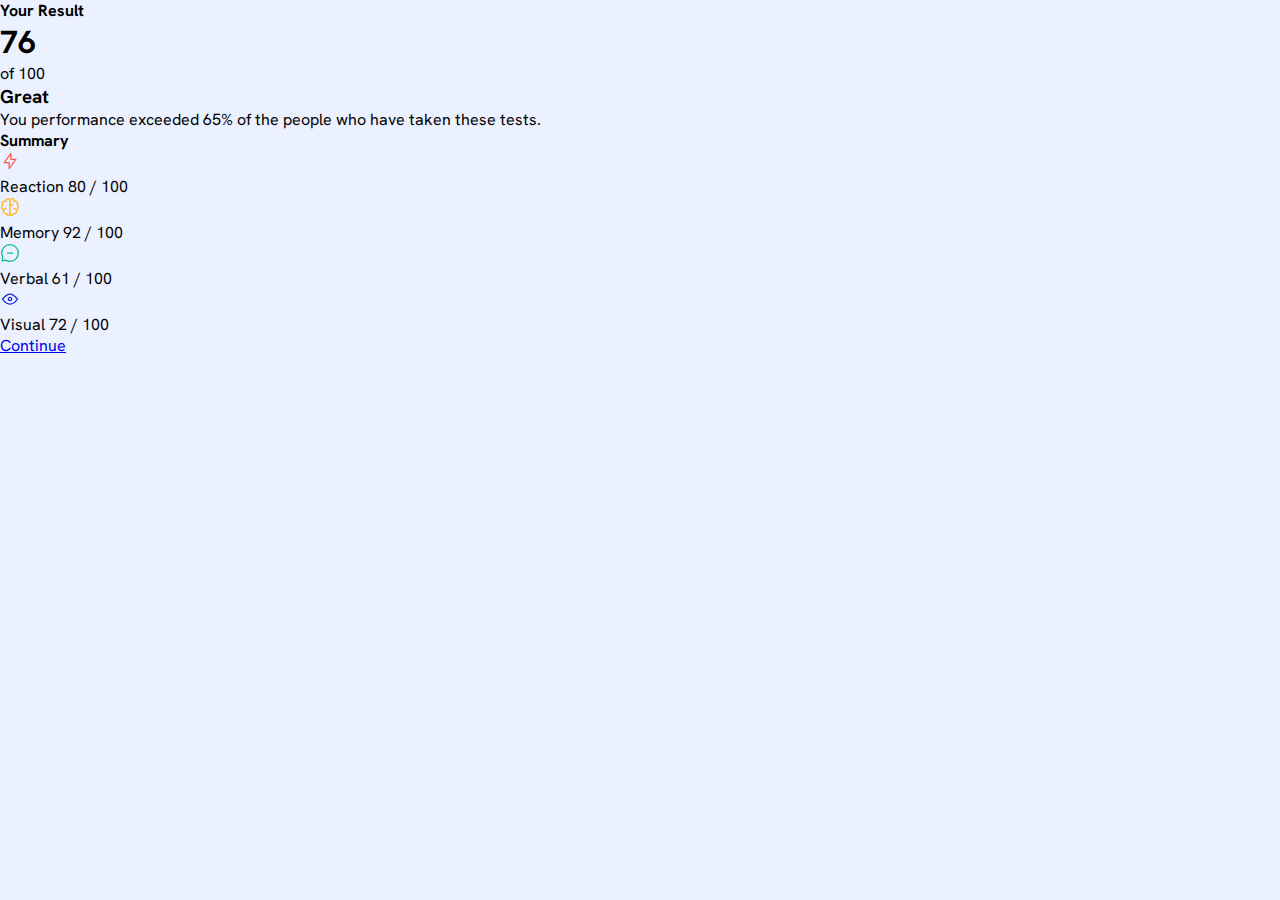
==== index.html @ 26d69e62 "initial commit started" ====
<!DOCTYPE html>
<html lang="en">
<head>
  <meta charset="UTF-8">
  <meta name="viewport" content="width=device-width, initial-scale=1.0">
  <link rel="icon" type="image/png" sizes="32x32" href="./assets/images/favicon-32x32.png">
  <title>Frontend Mentor | Results summary component</title>
  <link rel="stylesheet" href="css/style.css">
</head>
<body>
  <!-- TODO: initialize repsoitory tomorrow and start styling the css for desktop -->
  <!-- main -->
  <main>
    <!-- component-container -->
    <div class="component__container">
      <!-- component__row -->
      <div class="row">
        <!-- left -->
        <div class="left-rectangle">
          <div>
           <h4>Your Result</h4>
          </div>
          <!-- circle results -->
          <div>
            <h1>76</h1>
            of 100
          </div>
          <!-- circle results -->
          <div>
            <h3>Great</h3>
            <p>You performance exceeded 65% of the people who have taken these tests.</p>
          </div>
        </div>
        <!--/ left -->
        <!-- right -->
        <div class="right-rectangle">
          <div>
            <h4>Summary</h4>
          </div>
          <div class="scores__box reaction">
            <img src="assets/images/icon-reaction.svg" alt="reaction icon">
            <p>Reaction<span> 80 / 100</span></p>
          </div>
          <div class="scores__box memory">
            <img src="assets/images/icon-memory.svg" alt="memory icon">
            <p>Memory<span> 92 / 100</span></p>
          </div>
          <div class="scores__box verbal">
            <img src="assets/images/icon-verbal.svg" alt="verbal icon">
           <p> Verbal<span> 61 / 100</span></p>
          </div>
          <div class="scores__box visual">
            <img src="assets/images/icon-visual.svg" alt="visual icon">
           <p> Visual<span> 72 / 100</span></p>
          </div>
          <div>
            <a href="#" class="btn__C">Continue</a>
          </div>
        </div>
         <!--/ right -->
      </div>
       <!--/ component__row -->
    </div>
    <!--/ component-container -->
  </main>
<!--/ main  -->
</body>

</html>
---- css/style.css ----
@import url('https://fonts.googleapis.com/css2?family=Hanken+Grotesk:ital,wght@0,700;0,800;1,500&display=swap');

* {
    box-sizing: border-box;
    margin: 0;
    padding: 0;
}

:root{
    /* PRIMARY */
    --light-red: hsl(0,100%,67%);
    --orange-yellow: hsl(39, 100%, 56%);
    --green-teal: hsl(166, 100%, 37%);
    --cobalt-blue: hsl(234, 85%, 45%);
    /* GRADIENTS */
    --light-slate-blue-background: hsl(252, 100%, 67%);
    --light-royale-blue-background: hsl(241, 81%, 54%);
    --violet-blue-circle: hsla(256, 72%, 46%, 1);
    --persian-blue-circle: hsla(241, 72%, 46%, 0);
    /* NEUTRAL */
    --white: hsl(0, 0%, 100%);
    --pale-blue: hsl(221, 100%, 96%);
    --light-lavender: hsl(241, 100%, 89%);
    --dark-gray-blue: hsl(224, 30%, 27%);
}

body{
    background-color: var(--pale-blue);
    font-family: 'Hanken Grotesk', sans-serif;
}
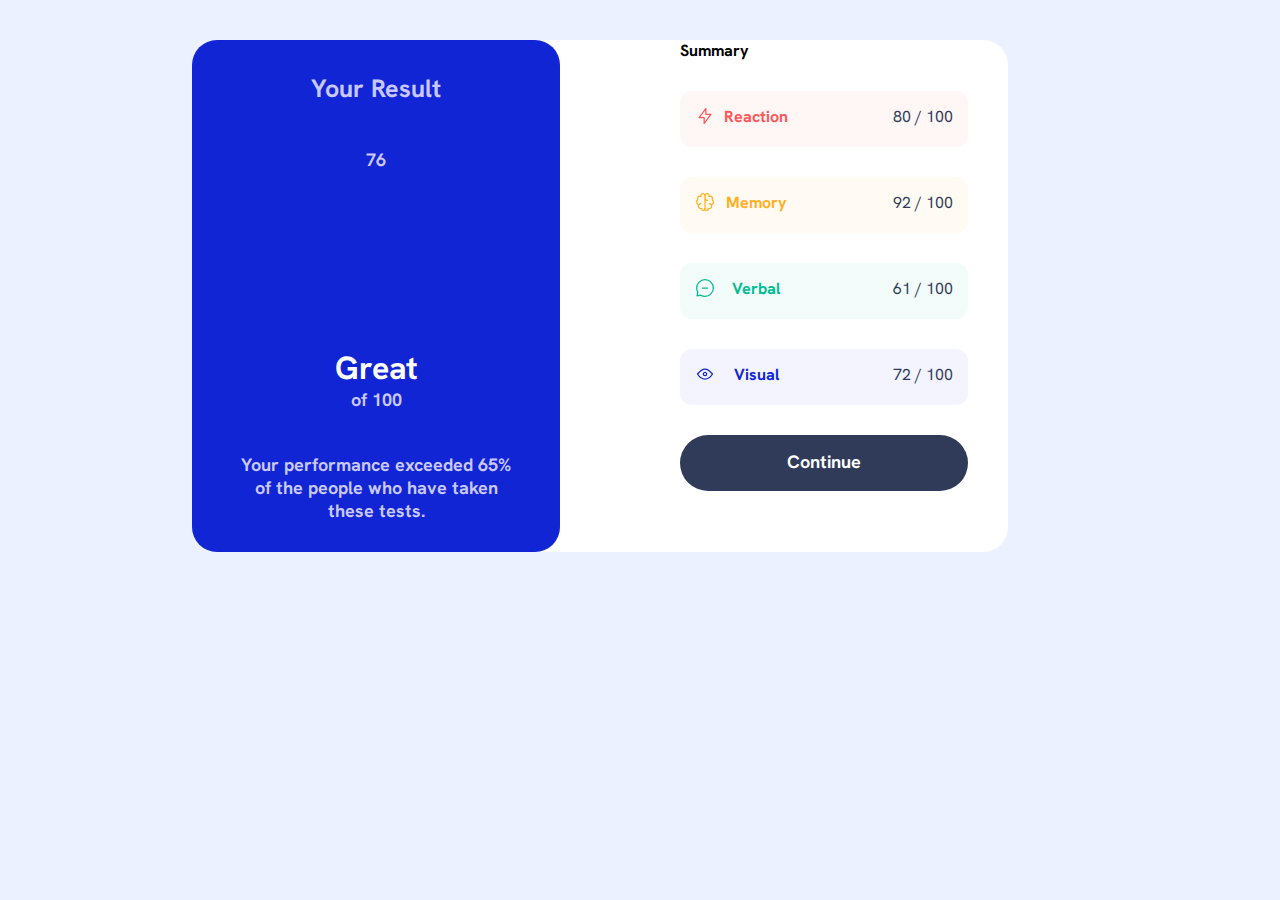
==== commit 77301546: "adding first changes to styles and Modifications in html" ====
--- a/index.html
+++ b/index.html
@@ -8,27 +8,30 @@
   <link rel="stylesheet" href="css/style.css">
 </head>
 <body>
-  <!-- TODO: initialize repsoitory tomorrow and start styling the css for desktop -->
+  <!-- TODO: initialize repsoitory tomorrow and start styling the css for desktop 
+  2: Fix push issues through git and windows; check to see which key needs setting up
+  3: Can start styling the mobile design when finishing fixing task #2
+  -->
   <!-- main -->
   <main>
     <!-- component-container -->
-    <div class="component__container">
+    <div class="card__container">
       <!-- component__row -->
-      <div class="row">
+      <div class="card__row">
         <!-- left -->
         <div class="left-rectangle">
           <div>
            <h4>Your Result</h4>
           </div>
           <!-- circle results -->
-          <div>
-            <h1>76</h1>
-            of 100
+          <div class="results__circle">
+            <h1><span>76</span></h1>
+            <p><span>of 100</span></p>
           </div>
           <!-- circle results -->
           <div>
             <h3>Great</h3>
-            <p>You performance exceeded 65% of the people who have taken these tests.</p>
+            <p>Your performance exceeded 65% of the people who have taken these tests.</p>
           </div>
         </div>
         <!--/ left -->
@@ -39,19 +42,23 @@
           </div>
           <div class="scores__box reaction">
             <img src="assets/images/icon-reaction.svg" alt="reaction icon">
-            <p>Reaction<span> 80 / 100</span></p>
+            <h4>Reaction</h4>
+            <p><span>80 / 100</span></p>
           </div>
           <div class="scores__box memory">
             <img src="assets/images/icon-memory.svg" alt="memory icon">
-            <p>Memory<span> 92 / 100</span></p>
+            <h4>Memory</h4>
+            <p><span>92 / 100</span>
           </div>
           <div class="scores__box verbal">
             <img src="assets/images/icon-verbal.svg" alt="verbal icon">
-           <p> Verbal<span> 61 / 100</span></p>
+            <h4>Verbal</h4>
+            <p><span>61 / 100</span></p>
           </div>
           <div class="scores__box visual">
             <img src="assets/images/icon-visual.svg" alt="visual icon">
-           <p> Visual<span> 72 / 100</span></p>
+            <h4>Visual</h4>
+            <p><span>72 / 100</span></p>
           </div>
           <div>
             <a href="#" class="btn__C">Continue</a>
@@ -65,5 +72,4 @@
   </main>
 <!--/ main  -->
 </body>
-
 </html>--- a/css/style.css
+++ b/css/style.css
@@ -28,3 +28,224 @@
     background-color: var(--pale-blue);
     font-family: 'Hanken Grotesk', sans-serif;
 }
+
+.card__container {
+    background-color: var(--white);
+    display: flex;
+    justify-content: center;
+    margin: 0 auto;
+    width: 736px;
+    height: 512px;
+    position: relative;
+    top: 2.5rem;
+    border-radius: 25px;
+}
+
+.card__row {
+    display: flex;
+    justify-content: space-around;
+}
+
+/* left r styles */
+.left-rectangle{
+    background-color: var(--cobalt-blue);
+    width: 368px;
+    height: 512px;
+    display: flex;
+    flex-direction: column;
+    padding: 2rem 3rem;
+    border-radius: 25px;
+    position: relative;
+    right: 120px;
+}
+
+.left-rectangle h1{
+    color: var(--white);
+    text-align: center;
+    font-family: Hanken Grotesk;
+    font-size: 72px;
+    font-style: normal;
+    font-weight: 800;
+    line-height: 72px;
+}
+
+.left-rectangle h3{
+    color: var(--white);
+    text-align: center;    
+    font-family: Hanken Grotesk;
+    font-size: 32px;
+    font-style: normal;
+    font-weight: 700;
+    line-height: normal;
+    position: relative;
+    top: 8rem;
+}
+
+.left-rectangle h4{
+    font-size: 25px;
+    text-align: center;
+    color: var(--light-lavender);
+}
+
+.left-rectangle span{
+    text-align: center;
+    font-size: 18px;
+    color: var(--light-blue, #CAC9FF);
+    font-feature-settings: 'clig' off, 'liga' off;
+    /* Body (Bold) */
+    font-family: Hanken Grotesk;
+    font-size: 18px;
+    font-style: normal;
+    font-weight: 700;
+}
+
+.left-rectangle p{
+    text-align: center;
+    font-size: 18px;
+    color: var(--light-blue, #CAC9FF);
+    font-feature-settings: 'clig' off, 'liga' off;
+    /* Body (Bold) */
+    font-family: Hanken Grotesk;
+    font-size: 18px;
+    font-style: normal;
+    font-weight: 700;
+}
+
+.left-rectangle p:nth-child(2){
+    position: relative;
+    top: 12rem;
+}
+
+.circle__results{
+    background-color: #FFB21E;
+    opacity: 3.4;
+    width: 200px;
+    height: 200px;
+}
+
+.circle__results span{
+    width: 200px;
+    height: 200px;
+    
+}
+/* left r styles */
+
+/* right r styles */
+.right-rectangle h4{
+    text-align: left;
+}
+
+.scores__box {
+    width: 288px;
+    height: 56px;
+    flex-shrink: 0;
+    border-radius: 12px;
+    display: flex;
+    justify-content: space-between;
+    margin: 30px 0;
+    padding: 15px;
+}
+
+.scores__box img{
+    width: 20px;
+    height: 20px;
+    flex-shrink: 0;
+}
+
+.scores__box h4{
+    position: relative;
+    right: 48px;
+}
+
+.reaction {
+    background: var(--red-95-white, linear-gradient(0deg, rgba(255, 255, 255, 0.95) 0%, rgba(255, 255, 255, 0.95) 100%), #F55);
+}
+
+.reaction h4{
+    color: var(--light-red);
+}
+
+.reaction span{
+    color: var(--dark-gray-blue);
+}
+
+.memory {
+    background: var(--yellow-95-white, linear-gradient(0deg, rgba(255, 255, 255, 0.95) 0%, rgba(255, 255, 255, 0.95) 100%), #FFB21E);
+}
+
+.memory h4{
+    color: var(--orange-yellow);
+}
+
+.memory span{
+        color: var(--dark-gray-blue);
+}
+
+.verbal {
+    background: var(--green-95-white, linear-gradient(0deg, rgba(255, 255, 255, 0.95) 0%, rgba(255, 255, 255, 0.95) 100%), #00BB8F);
+}
+
+.verbal h4{
+    color: var(--green-teal)
+}
+
+.verbal span{
+    color: var(--dark-gray-blue);;
+}
+
+.visual {
+    background: var(--blue-95-white, linear-gradient(0deg, rgba(255, 255, 255, 0.95) 0%, rgba(255, 255, 255, 0.95) 100%), #1125D6);
+}
+
+.visual h4{
+    color: var(--cobalt-blue);
+}
+
+.visual span{
+    color: var(--dark-gray-blue);
+}
+
+.btn__C {
+    background-color: var(--dark-gray-blue);
+    color: var(--white);
+    text-decoration: none;
+    width: 288px;
+    height: 56px;
+    flex-shrink: 0;
+    text-align: center;
+    display: block;
+    padding: 15px;
+    border-radius: 128px;
+    font-family: Hanken Grotesk;
+    font-size: 18px;
+    font-weight: 700;
+    line-height: normal;
+}
+
+.btn__C:hover{
+    background: linear-gradient(var(--light-slate-blue-background),var(--light-royale-blue-background));
+}
+/* right r styles */
+
+@media (max-width: 768px) {
+    .card__container{
+        width: 375px;
+        height: 809px;
+        max-width: 100%;
+    }
+
+    .card__row{
+        display: flex;
+        flex-direction: column;
+        position: relative;
+        right: 0;
+    }
+
+    .left-rectangle{
+        width: 375px;
+        height: 356px;
+        max-width: 100%;
+        position: relative;
+        left: 0.01rem;
+    }
+}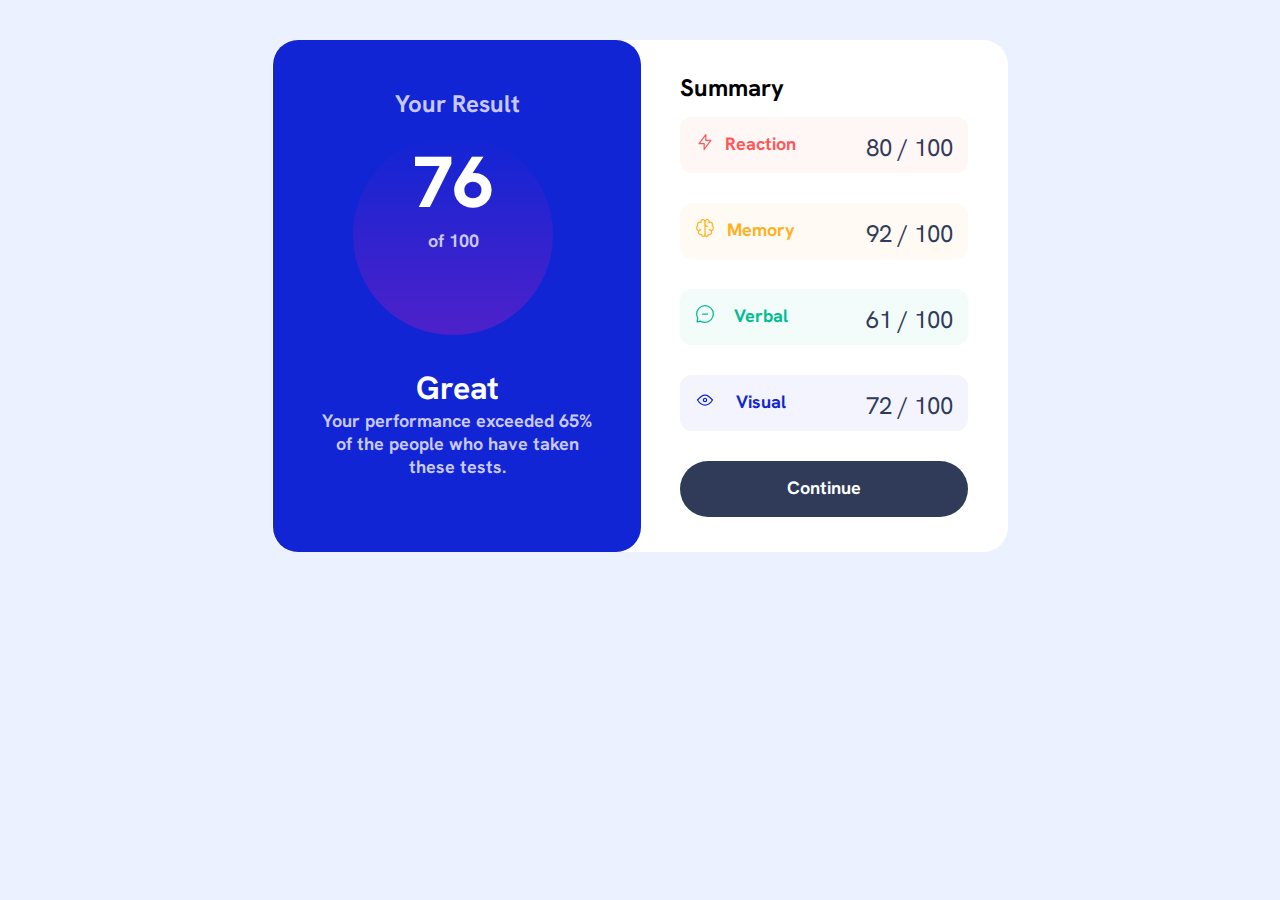
==== commit e1a46469: "Adding gradient circle to score; adjusting and removing text tags" ====
--- a/index.html
+++ b/index.html
@@ -25,7 +25,7 @@
           </div>
           <!-- circle results -->
           <div class="results__circle">
-            <h1><span>76</span></h1>
+            <h1>76</h1>
             <p><span>of 100</span></p>
           </div>
           <!-- circle results -->
--- a/css/style.css
+++ b/css/style.css
@@ -56,7 +56,7 @@
     padding: 2rem 3rem;
     border-radius: 25px;
     position: relative;
-    right: 120px;
+    right: 39px;
 }
 
 .left-rectangle h1{
@@ -66,7 +66,7 @@
     font-size: 72px;
     font-style: normal;
     font-weight: 800;
-    line-height: 72px;
+    /* line-height: 72px; */
 }
 
 .left-rectangle h3{
@@ -78,7 +78,7 @@
     font-weight: 700;
     line-height: normal;
     position: relative;
-    top: 8rem;
+    top: 0rem;
 }
 
 .left-rectangle h4{
@@ -111,28 +111,31 @@
     font-weight: 700;
 }
 
-.left-rectangle p:nth-child(2){
-    position: relative;
-    top: 12rem;
-}
-
-.circle__results{
-    background-color: #FFB21E;
-    opacity: 3.4;
+.left-rectangle p:nth-child(1){
+    position: relative;
+    top: 3rem;
+}
+
+.results__circle{
+    background: linear-gradient(var(--persian-blue-circle),var(--violet-blue-circle));
+    border-radius: 50%;
+    opacity: 1.4;
     width: 200px;
     height: 200px;
-}
-
-.circle__results span{
-    width: 200px;
-    height: 200px;
-    
-}
+    margin: 2rem 2rem;
+}
+
+.results__circle p{
+    color: var(--light-blue);
+}
+
 /* left r styles */
 
 /* right r styles */
-.right-rectangle h4{
-    text-align: left;
+.right-rectangle, h4:nth-child(1){
+    position: relative;
+    top: 1rem;
+    font-size: 24px;
 }
 
 .scores__box {
@@ -153,8 +156,9 @@
 }
 
 .scores__box h4{
-    position: relative;
-    right: 48px;
+    font-size: 18px;
+    position: relative;
+    right: 30px;
 }
 
 .reaction {
@@ -186,11 +190,11 @@
 }
 
 .verbal h4{
-    color: var(--green-teal)
+    color: var(--green-teal);
 }
 
 .verbal span{
-    color: var(--dark-gray-blue);;
+    color: var(--dark-gray-blue);
 }
 
 .visual {
@@ -241,6 +245,15 @@
         right: 0;
     }
 
+    .results__circle{
+        width: 140px;
+        height: 140px;
+    }
+
+    .results__circle p{
+        font-size: 16px;
+    }
+
     .left-rectangle{
         width: 375px;
         height: 356px;
@@ -248,4 +261,12 @@
         position: relative;
         left: 0.01rem;
     }
+
+    .left-rectangle h1{
+        font-size: 56px;
+    }
+
+    .left-rectangle p{
+        font-size: 16px;
+    }
 }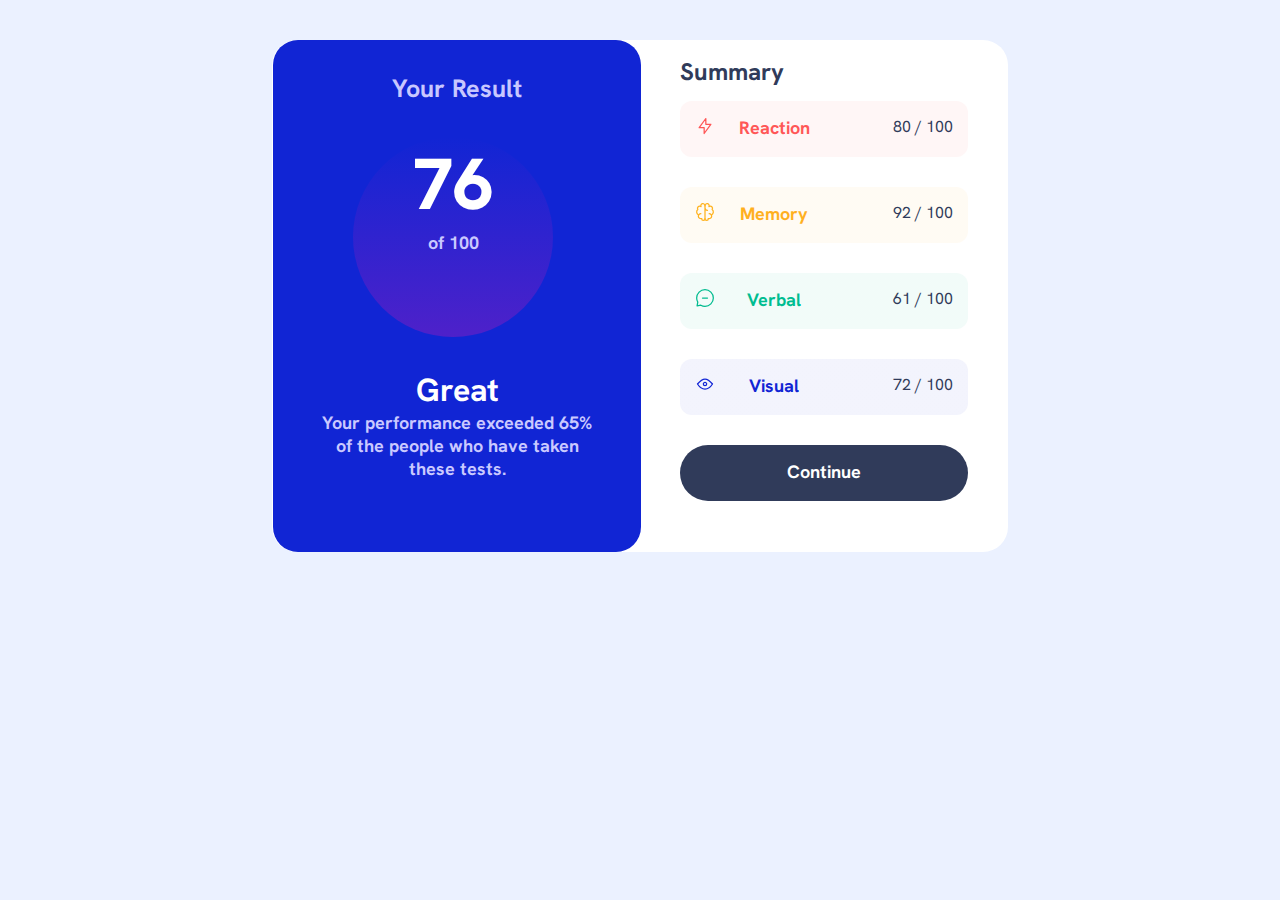
==== commit b096c4b4: "using outline to debug overflow on mobile, and recording learnings reflection through README file" ====
--- a/index.html
+++ b/index.html
@@ -8,12 +8,9 @@
   <link rel="stylesheet" href="css/style.css">
 </head>
 <body>
-  <!-- TODO: initialize repsoitory tomorrow and start styling the css for desktop 
-  2: Fix push issues through git and windows; check to see which key needs setting up
-  3: Can start styling the mobile design when finishing fixing task #2
+  <!-- TODO: 
+    debug the circle around score number
   -->
-  <!-- main -->
-  <main>
     <!-- component-container -->
     <div class="card__container">
       <!-- component__row -->
@@ -64,12 +61,10 @@
             <a href="#" class="btn__C">Continue</a>
           </div>
         </div>
-         <!--/ right -->
+        <!--/ right -->
       </div>
-       <!--/ component__row -->
+      <!--/ component__row -->
     </div>
     <!--/ component-container -->
-  </main>
-<!--/ main  -->
 </body>
 </html>--- a/css/style.css
+++ b/css/style.css
@@ -132,8 +132,9 @@
 /* left r styles */
 
 /* right r styles */
-.right-rectangle, h4:nth-child(1){
-    position: relative;
+.right-rectangle h4:nth-child(1){
+    position: relative;
+    color: var(--dark-gray-blue);
     top: 1rem;
     font-size: 24px;
 }
@@ -232,6 +233,7 @@
 /* right r styles */
 
 @media (max-width: 768px) {
+    
     .card__container{
         width: 375px;
         height: 809px;
@@ -269,4 +271,31 @@
     .left-rectangle p{
         font-size: 16px;
     }
+
+    .right-rectangle h4:nth-child(1){
+        position: relative;
+        color: var(--dark-gray-blue);
+        top: 1rem;
+        font-size: 18px;
+        margin: 0 2rem;
+    }
+
+    .scores__box{
+        position: relative;
+        left: 2rem;
+        width: 315px;
+        height: 56px;
+    }
+
+    .scores__box h4{
+        font-size: 16px;
+    }
+
+    .btn__C{
+        position: relative;
+        left: 1.9rem;
+        top: -1rem;
+        width: 315px;
+        height: 56px;
+    }
 }